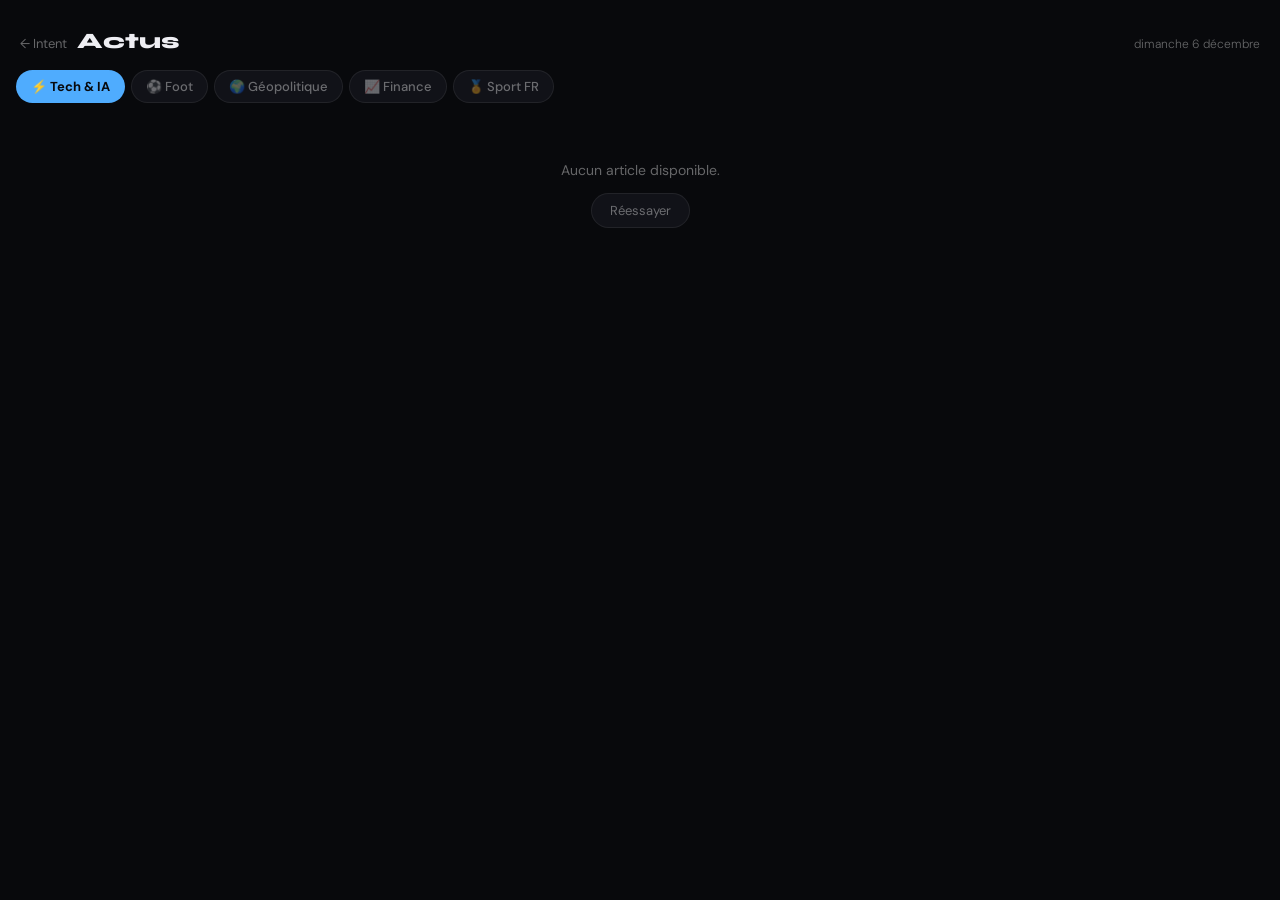
==== news.html @ ccade05f "Add files via upload" ====
<!doctype html>
<html lang="fr">
<head>
  <meta charset="utf-8" />
  <meta name="viewport" content="width=device-width, initial-scale=1" />
  <title>Intent — Actus</title>
  <style>
    @import url('https://fonts.googleapis.com/css2?family=Syne:wght@400;700;800&family=DM+Sans:wght@300;400;500&display=swap');
    :root {
      --bg:#08090c;--surface:#111218;--border:rgba(255,255,255,0.07);
      --text:#eeeef3;--muted:rgba(255,255,255,0.38);--dim:rgba(255,255,255,0.12);
      --tech:#4facfe;--foot:#43e97b;--geo:#f7971e;--finance:#a78bfa;--sport:#f953c6;
    }
    *{box-sizing:border-box;margin:0;padding:0;}
    body{background:var(--bg);color:var(--text);font-family:'DM Sans',sans-serif;min-height:100vh;padding-bottom:40px;}
    header{padding:28px 20px 16px;display:flex;align-items:baseline;gap:10px;}
    header h1{font-family:'Syne',sans-serif;font-weight:800;font-size:22px;}
    .headerBack{font-size:13px;color:var(--muted);text-decoration:none;}
    .headerDate{margin-left:auto;font-size:12px;color:var(--muted);font-weight:300;}
    .tabs{display:flex;gap:6px;padding:0 16px 16px;overflow-x:auto;scrollbar-width:none;}
    .tabs::-webkit-scrollbar{display:none;}
    .tab{flex-shrink:0;padding:7px 14px;border-radius:999px;border:1px solid var(--border);background:var(--surface);color:var(--muted);font-size:13px;font-weight:500;cursor:pointer;font-family:'DM Sans',sans-serif;transition:all 0.15s;white-space:nowrap;}
    .tab.active{color:var(--bg);border-color:transparent;font-weight:700;}
    .tab[data-cat="tech"].active{background:var(--tech);}
    .tab[data-cat="foot"].active{background:var(--foot);}
    .tab[data-cat="geo"].active{background:var(--geo);}
    .tab[data-cat="finance"].active{background:var(--finance);}
    .tab[data-cat="sport"].active{background:var(--sport);}
    .feed{padding:0 16px;display:flex;flex-direction:column;}
    .accentBar{height:2px;width:32px;margin-bottom:16px;border-radius:1px;}
    .accentBar[data-cat="tech"]{background:var(--tech);}
    .accentBar[data-cat="foot"]{background:var(--foot);}
    .accentBar[data-cat="geo"]{background:var(--geo);}
    .accentBar[data-cat="finance"]{background:var(--finance);}
    .accentBar[data-cat="sport"]{background:var(--sport);}
    .article{display:flex;flex-direction:column;gap:5px;padding:15px 0;border-bottom:1px solid var(--border);text-decoration:none;color:inherit;transition:opacity 0.15s;}
    .article:active{opacity:0.5;}
    .article:last-child{border-bottom:none;}
    .articleMeta{display:flex;align-items:center;gap:7px;}
    .articleSource{font-size:10px;font-weight:700;text-transform:uppercase;letter-spacing:0.7px;color:var(--muted);}
    .articleDot{width:3px;height:3px;border-radius:50%;background:var(--dim);flex-shrink:0;}
    .articleTime{font-size:11px;color:var(--muted);font-weight:300;}
    .articleTitle{font-family:'Syne',sans-serif;font-size:15px;font-weight:700;line-height:1.35;}
    .articleDesc{font-size:13px;color:var(--muted);line-height:1.5;font-weight:300;display:-webkit-box;-webkit-line-clamp:2;-webkit-box-orient:vertical;overflow:hidden;}
    .loader{display:flex;gap:6px;justify-content:center;padding:48px 0;}
    .loader span{width:6px;height:6px;border-radius:50%;background:var(--dim);animation:pulse 1.2s ease-in-out infinite;}
    .loader span:nth-child(2){animation-delay:0.2s;}
    .loader span:nth-child(3){animation-delay:0.4s;}
    @keyframes pulse{0%,80%,100%{transform:scale(0.8);opacity:0.4;}40%{transform:scale(1.2);opacity:1;}}
    .stateMsg{padding:40px 0;text-align:center;color:var(--muted);font-size:14px;line-height:1.6;}
    .retryBtn{margin-top:12px;display:inline-block;padding:8px 18px;border:1px solid var(--border);border-radius:999px;color:var(--muted);font-size:13px;cursor:pointer;background:var(--surface);font-family:'DM Sans',sans-serif;}
  </style>
</head>
<body>
  <header>
    <a href="index.html" class="headerBack">← Intent</a>
    <h1>Actus</h1>
    <span class="headerDate" id="headerDate"></span>
  </header>
  <div class="tabs" id="tabs"></div>
  <div class="feed" id="feed"></div>

  <script>
  const API = "https://api.rss2json.com/v1/api.json?count=12&rss_url=";
  const CATEGORIES = [
    { id:"tech",    label:"⚡ Tech & IA",    sources:[{ name:"The Verge", url:"https://www.theverge.com/rss/index.xml" },{ name:"TechCrunch", url:"https://techcrunch.com/feed/" }] },
    { id:"foot",    label:"⚽ Foot",          sources:[{ name:"L'Équipe", url:"https://www.lequipe.fr/rss/actu_rss_Football.xml" },{ name:"RMC Sport", url:"https://rmcsport.bfmtv.com/rss/football/" }] },
    { id:"geo",     label:"🌍 Géopolitique",  sources:[{ name:"Le Monde", url:"https://www.lemonde.fr/rss/une.xml" },{ name:"France 24", url:"https://www.france24.com/fr/rss" }] },
    { id:"finance", label:"📈 Finance",       sources:[{ name:"Reuters", url:"https://fr.reuters.com/rssFeed/businessNews" },{ name:"Le Monde Éco", url:"https://www.lemonde.fr/economie/rss_full.xml" }] },
    { id:"sport",   label:"🏅 Sport FR",      sources:[{ name:"L'Équipe", url:"https://www.lequipe.fr/rss/actu_rss.xml" },{ name:"Eurosport", url:"https://www.eurosport.fr/rss.xml" }] }
  ];
  const CACHE_TTL = 10 * 60 * 1000;
  const cache = {};
  let currentCat = sessionStorage.getItem("news_cat") || CATEGORIES[0].id;

  document.getElementById("headerDate").textContent =
    new Date().toLocaleDateString("fr-FR", { weekday:"long", day:"numeric", month:"long" });

  const tabsEl = document.getElementById("tabs");
  CATEGORIES.forEach(cat => {
    const btn = document.createElement("button");
    btn.className = "tab" + (cat.id === currentCat ? " active" : "");
    btn.dataset.cat = cat.id;
    btn.textContent = cat.label;
    btn.addEventListener("click", () => selectCat(cat.id));
    tabsEl.appendChild(btn);
  });

  loadFeed(currentCat);

  function selectCat(id) {
    currentCat = id;
    sessionStorage.setItem("news_cat", id);
    document.querySelectorAll(".tab").forEach(t => t.classList.toggle("active", t.dataset.cat === id));
    loadFeed(id);
  }

  async function fetchSource(source) {
    const res = await fetch(API + encodeURIComponent(source.url), { signal: AbortSignal.timeout(8000) });
    const json = await res.json();
    if (json.status !== "ok" || !json.items?.length) return [];
    return json.items.slice(0, 10).map(item => ({
      title:   item.title?.trim() || "",
      link:    item.link || "#",
      desc:    item.description?.replace(/<[^>]+>/g, "").trim() || "",
      pubDate: item.pubDate || "",
      source:  source.name
    })).filter(a => a.title && a.link !== "#");
  }

  async function loadFeed(catId) {
    const feed = document.getElementById("feed");
    const cat = CATEGORIES.find(c => c.id === catId);
    if (!cat) return;
    if (cache[catId] && Date.now() - cache[catId].ts < CACHE_TTL) {
      renderArticles(cache[catId].articles, catId);
      return;
    }
    feed.innerHTML = '<div class="loader"><span></span><span></span><span></span></div>';
    try {
      const results = await Promise.allSettled(cat.sources.map(s => fetchSource(s)));
      const articles = results
        .filter(r => r.status === "fulfilled")
        .flatMap(r => r.value)
        .sort((a, b) => new Date(b.pubDate) - new Date(a.pubDate));
      if (!articles.length) {
        feed.innerHTML = '<div class="stateMsg">Aucun article disponible.<br><button class="retryBtn" onclick="loadFeedForce(\'' + catId + '\')">Réessayer</button></div>';
        return;
      }
      cache[catId] = { articles, ts: Date.now() };
      renderArticles(articles, catId);
    } catch(e) {
      feed.innerHTML = '<div class="stateMsg">Erreur de chargement.<br><button class="retryBtn" onclick="loadFeedForce(\'' + catId + '\')">Réessayer</button></div>';
    }
  }

  function loadFeedForce(catId) { delete cache[catId]; loadFeed(catId); }
  window.loadFeedForce = loadFeedForce;

  function timeAgo(dateStr) {
    if (!dateStr) return "";
    const diff = Date.now() - new Date(dateStr).getTime();
    const h = Math.floor(diff / 3600000);
    const m = Math.floor(diff / 60000);
    if (h > 48) return Math.floor(h/24) + "j";
    if (h >= 1) return h + "h";
    if (m >= 1) return m + "min";
    return "à l'instant";
  }

  function renderArticles(articles, catId) {
    const feed = document.getElementById("feed");
    feed.innerHTML = '<div class="accentBar" data-cat="' + catId + '"></div>' +
      articles.map(a =>
        '<a class="article" href="' + a.link + '" target="_blank" rel="noopener noreferrer">' +
          '<div class="articleMeta">' +
            '<span class="articleSource">' + a.source + '</span>' +
            '<span class="articleDot"></span>' +
            '<span class="articleTime">' + timeAgo(a.pubDate) + '</span>' +
          '</div>' +
          '<div class="articleTitle">' + a.title + '</div>' +
          (a.desc ? '<div class="articleDesc">' + a.desc + '</div>' : '') +
        '</a>'
      ).join("");
  }
  </script>
</body>
</html>
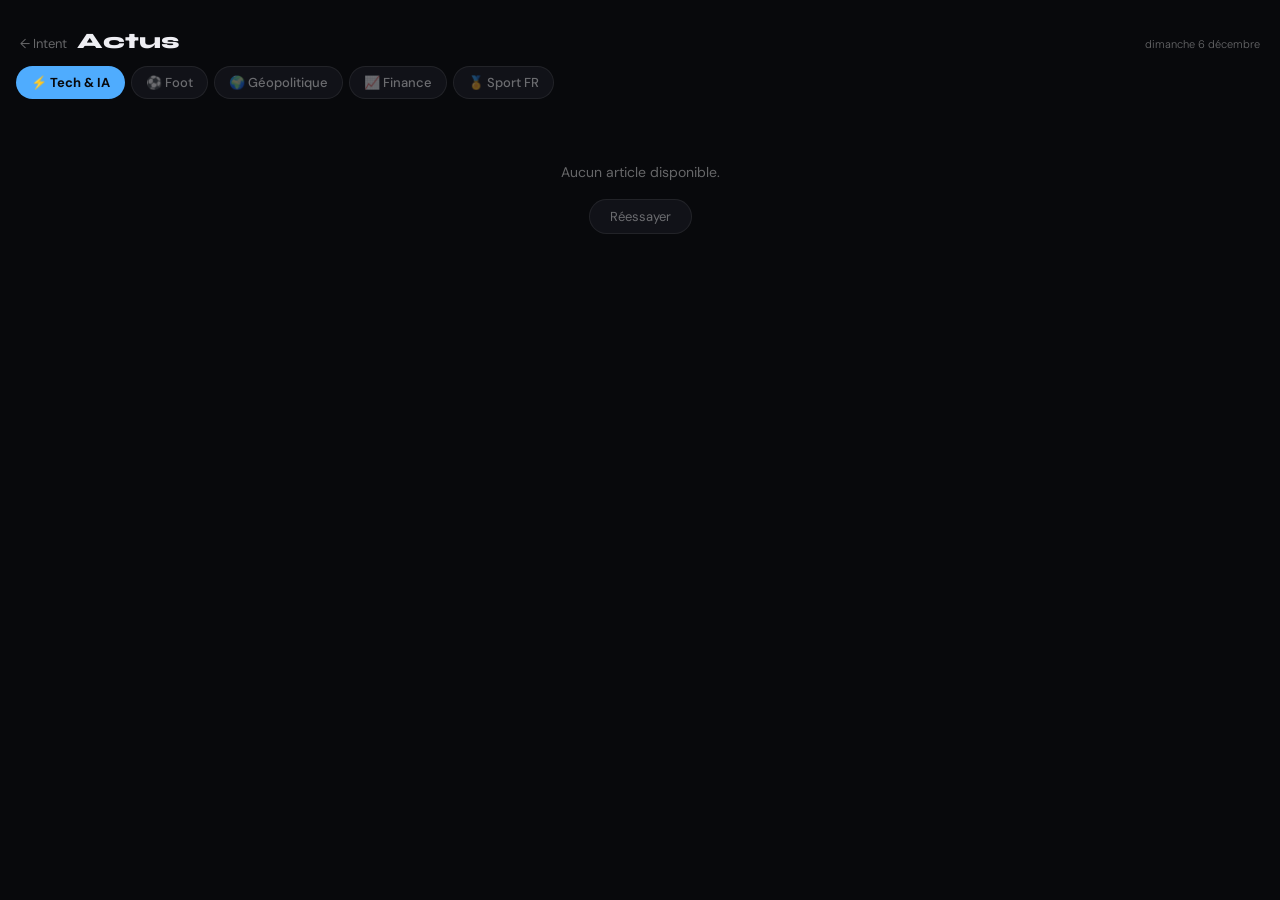
==== commit 47505f04: "Add files via upload" ====
--- a/news.html
+++ b/news.html
@@ -5,19 +5,19 @@
   <meta name="viewport" content="width=device-width, initial-scale=1" />
   <title>Intent — Actus</title>
   <style>
-    @import url('https://fonts.googleapis.com/css2?family=Syne:wght@400;700;800&family=DM+Sans:wght@300;400;500&display=swap');
+    @import url('https://fonts.googleapis.com/css2?family=Syne:wght@700;800&family=DM+Sans:wght@300;400;500&display=swap');
     :root {
       --bg:#08090c;--surface:#111218;--border:rgba(255,255,255,0.07);
-      --text:#eeeef3;--muted:rgba(255,255,255,0.38);--dim:rgba(255,255,255,0.12);
+      --text:#eeeef3;--muted:rgba(255,255,255,0.38);--dim:rgba(255,255,255,0.10);
       --tech:#4facfe;--foot:#43e97b;--geo:#f7971e;--finance:#a78bfa;--sport:#f953c6;
     }
     *{box-sizing:border-box;margin:0;padding:0;}
-    body{background:var(--bg);color:var(--text);font-family:'DM Sans',sans-serif;min-height:100vh;padding-bottom:40px;}
-    header{padding:28px 20px 16px;display:flex;align-items:baseline;gap:10px;}
+    body{background:var(--bg);color:var(--text);font-family:'DM Sans',sans-serif;min-height:100vh;padding-bottom:48px;}
+    header{padding:28px 20px 12px;display:flex;align-items:baseline;gap:10px;}
     header h1{font-family:'Syne',sans-serif;font-weight:800;font-size:22px;}
     .headerBack{font-size:13px;color:var(--muted);text-decoration:none;}
-    .headerDate{margin-left:auto;font-size:12px;color:var(--muted);font-weight:300;}
-    .tabs{display:flex;gap:6px;padding:0 16px 16px;overflow-x:auto;scrollbar-width:none;}
+    .headerDate{margin-left:auto;font-size:11px;color:var(--muted);font-weight:300;}
+    .tabs{display:flex;gap:6px;padding:0 16px 14px;overflow-x:auto;scrollbar-width:none;}
     .tabs::-webkit-scrollbar{display:none;}
     .tab{flex-shrink:0;padding:7px 14px;border-radius:999px;border:1px solid var(--border);background:var(--surface);color:var(--muted);font-size:13px;font-weight:500;cursor:pointer;font-family:'DM Sans',sans-serif;transition:all 0.15s;white-space:nowrap;}
     .tab.active{color:var(--bg);border-color:transparent;font-weight:700;}
@@ -26,29 +26,28 @@
     .tab[data-cat="geo"].active{background:var(--geo);}
     .tab[data-cat="finance"].active{background:var(--finance);}
     .tab[data-cat="sport"].active{background:var(--sport);}
-    .feed{padding:0 16px;display:flex;flex-direction:column;}
-    .accentBar{height:2px;width:32px;margin-bottom:16px;border-radius:1px;}
+    .feed{padding:0 16px;}
+    .accentBar{height:2px;width:28px;margin-bottom:14px;border-radius:1px;}
     .accentBar[data-cat="tech"]{background:var(--tech);}
     .accentBar[data-cat="foot"]{background:var(--foot);}
     .accentBar[data-cat="geo"]{background:var(--geo);}
     .accentBar[data-cat="finance"]{background:var(--finance);}
     .accentBar[data-cat="sport"]{background:var(--sport);}
-    .article{display:flex;flex-direction:column;gap:5px;padding:15px 0;border-bottom:1px solid var(--border);text-decoration:none;color:inherit;transition:opacity 0.15s;}
+    .article{display:flex;flex-direction:column;gap:5px;padding:14px 0;border-bottom:1px solid var(--border);text-decoration:none;color:inherit;-webkit-tap-highlight-color:transparent;}
     .article:active{opacity:0.5;}
     .article:last-child{border-bottom:none;}
-    .articleMeta{display:flex;align-items:center;gap:7px;}
-    .articleSource{font-size:10px;font-weight:700;text-transform:uppercase;letter-spacing:0.7px;color:var(--muted);}
-    .articleDot{width:3px;height:3px;border-radius:50%;background:var(--dim);flex-shrink:0;}
+    .articleMeta{display:flex;align-items:center;gap:6px;}
+    .articleSource{font-size:10px;font-weight:700;text-transform:uppercase;letter-spacing:0.6px;color:var(--muted);}
+    .articleDot{width:2px;height:2px;border-radius:50%;background:var(--dim);flex-shrink:0;}
     .articleTime{font-size:11px;color:var(--muted);font-weight:300;}
     .articleTitle{font-family:'Syne',sans-serif;font-size:15px;font-weight:700;line-height:1.35;}
-    .articleDesc{font-size:13px;color:var(--muted);line-height:1.5;font-weight:300;display:-webkit-box;-webkit-line-clamp:2;-webkit-box-orient:vertical;overflow:hidden;}
-    .loader{display:flex;gap:6px;justify-content:center;padding:48px 0;}
+    .loader{display:flex;gap:6px;justify-content:center;padding:56px 0;}
     .loader span{width:6px;height:6px;border-radius:50%;background:var(--dim);animation:pulse 1.2s ease-in-out infinite;}
-    .loader span:nth-child(2){animation-delay:0.2s;}
-    .loader span:nth-child(3){animation-delay:0.4s;}
-    @keyframes pulse{0%,80%,100%{transform:scale(0.8);opacity:0.4;}40%{transform:scale(1.2);opacity:1;}}
-    .stateMsg{padding:40px 0;text-align:center;color:var(--muted);font-size:14px;line-height:1.6;}
-    .retryBtn{margin-top:12px;display:inline-block;padding:8px 18px;border:1px solid var(--border);border-radius:999px;color:var(--muted);font-size:13px;cursor:pointer;background:var(--surface);font-family:'DM Sans',sans-serif;}
+    .loader span:nth-child(2){animation-delay:.2s;}
+    .loader span:nth-child(3){animation-delay:.4s;}
+    @keyframes pulse{0%,80%,100%{transform:scale(.8);opacity:.4;}40%{transform:scale(1.2);opacity:1;}}
+    .stateMsg{padding:48px 0;text-align:center;color:var(--muted);font-size:14px;line-height:1.7;}
+    .retryBtn{margin-top:14px;display:inline-block;padding:8px 20px;border:1px solid var(--border);border-radius:999px;color:var(--muted);font-size:13px;cursor:pointer;background:var(--surface);font-family:'DM Sans',sans-serif;}
   </style>
 </head>
 <body>
@@ -61,17 +60,44 @@
   <div class="feed" id="feed"></div>
 
   <script>
-  const API = "https://api.rss2json.com/v1/api.json?count=12&rss_url=";
+  const GN = "https://news.google.com/rss/search?hl=fr&gl=FR&ceid=FR:fr&q=";
+
   const CATEGORIES = [
-    { id:"tech",    label:"⚡ Tech & IA",    sources:[{ name:"The Verge", url:"https://www.theverge.com/rss/index.xml" },{ name:"TechCrunch", url:"https://techcrunch.com/feed/" }] },
-    { id:"foot",    label:"⚽ Foot",          sources:[{ name:"L'Équipe", url:"https://www.lequipe.fr/rss/actu_rss_Football.xml" },{ name:"RMC Sport", url:"https://rmcsport.bfmtv.com/rss/football/" }] },
-    { id:"geo",     label:"🌍 Géopolitique",  sources:[{ name:"Le Monde", url:"https://www.lemonde.fr/rss/une.xml" },{ name:"France 24", url:"https://www.france24.com/fr/rss" }] },
-    { id:"finance", label:"📈 Finance",       sources:[{ name:"Reuters", url:"https://fr.reuters.com/rssFeed/businessNews" },{ name:"Le Monde Éco", url:"https://www.lemonde.fr/economie/rss_full.xml" }] },
-    { id:"sport",   label:"🏅 Sport FR",      sources:[{ name:"L'Équipe", url:"https://www.lequipe.fr/rss/actu_rss.xml" },{ name:"Eurosport", url:"https://www.eurosport.fr/rss.xml" }] }
+    { id:"tech",    label:"⚡ Tech & IA",
+      queries:[
+        { name:"IA",   q:"intelligence+artificielle+OR+ChatGPT+OR+IA" },
+        { name:"Tech", q:"technologie+Apple+OR+Google+OR+startup" }
+      ]
+    },
+    { id:"foot",    label:"⚽ Foot",
+      queries:[
+        { name:"Europe",  q:"football+Ligue1+OR+Premier+League+OR+Liga+OR+Bundesliga" },
+        { name:"Bretagne", q:"Brest+OR+Rennes+OR+Lorient+OR+Guingamp+football" }
+      ]
+    },
+    { id:"geo",     label:"🌍 Géopolitique",
+      queries:[
+        { name:"Monde", q:"geopolitique+OR+guerre+OR+diplomatie+OR+conflit+international" },
+        { name:"Actu",  q:"actualite+internationale+monde" }
+      ]
+    },
+    { id:"finance", label:"📈 Finance",
+      queries:[
+        { name:"Marchés", q:"bourse+CAC40+OR+marches+financiers" },
+        { name:"Finance", q:"finance+investissement+OR+economie" }
+      ]
+    },
+    { id:"sport",   label:"🏅 Sport FR",
+      queries:[
+        { name:"Sport",       q:"sport+francais+resultats+OR+athletisme+OR+natation" },
+        { name:"Compétitions", q:"France+sport+competition+OR+championnat" }
+      ]
+    }
   ];
+
   const CACHE_TTL = 10 * 60 * 1000;
   const cache = {};
-  let currentCat = sessionStorage.getItem("news_cat") || CATEGORIES[0].id;
+  let currentCat = sessionStorage.getItem("news_cat") || "tech";
 
   document.getElementById("headerDate").textContent =
     new Date().toLocaleDateString("fr-FR", { weekday:"long", day:"numeric", month:"long" });
@@ -91,57 +117,62 @@
   function selectCat(id) {
     currentCat = id;
     sessionStorage.setItem("news_cat", id);
-    document.querySelectorAll(".tab").forEach(t => t.classList.toggle("active", t.dataset.cat === id));
+    document.querySelectorAll(".tab").forEach(t =>
+      t.classList.toggle("active", t.dataset.cat === id)
+    );
     loadFeed(id);
   }
 
-  async function fetchSource(source) {
-    const res = await fetch(API + encodeURIComponent(source.url), { signal: AbortSignal.timeout(8000) });
-    const json = await res.json();
-    if (json.status !== "ok" || !json.items?.length) return [];
-    return json.items.slice(0, 10).map(item => ({
-      title:   item.title?.trim() || "",
-      link:    item.link || "#",
-      desc:    item.description?.replace(/<[^>]+>/g, "").trim() || "",
-      pubDate: item.pubDate || "",
-      source:  source.name
-    })).filter(a => a.title && a.link !== "#");
+  async function fetchQuery(q) {
+    const res  = await fetch(GN + encodeURIComponent(q.q), { signal: AbortSignal.timeout(10000) });
+    const text = await res.text();
+    const doc  = new DOMParser().parseFromString(text, "text/xml");
+    return [...doc.querySelectorAll("item")].slice(0, 10).map(item => {
+      let title  = item.querySelector("title")?.textContent?.trim() || "";
+      let source = q.name;
+      const dash = title.lastIndexOf(" - ");
+      if (dash !== -1) { source = title.slice(dash + 3); title = title.slice(0, dash); }
+      return {
+        title,
+        source,
+        link:    item.querySelector("link")?.textContent?.trim() || "#",
+        pubDate: item.querySelector("pubDate")?.textContent || ""
+      };
+    }).filter(a => a.title && a.link !== "#");
   }
 
   async function loadFeed(catId) {
     const feed = document.getElementById("feed");
-    const cat = CATEGORIES.find(c => c.id === catId);
+    const cat  = CATEGORIES.find(c => c.id === catId);
     if (!cat) return;
     if (cache[catId] && Date.now() - cache[catId].ts < CACHE_TTL) {
-      renderArticles(cache[catId].articles, catId);
-      return;
+      renderArticles(cache[catId].articles, catId); return;
     }
     feed.innerHTML = '<div class="loader"><span></span><span></span><span></span></div>';
     try {
-      const results = await Promise.allSettled(cat.sources.map(s => fetchSource(s)));
+      const results  = await Promise.allSettled(cat.queries.map(q => fetchQuery(q)));
       const articles = results
-        .filter(r => r.status === "fulfilled")
-        .flatMap(r => r.value)
-        .sort((a, b) => new Date(b.pubDate) - new Date(a.pubDate));
-      if (!articles.length) {
-        feed.innerHTML = '<div class="stateMsg">Aucun article disponible.<br><button class="retryBtn" onclick="loadFeedForce(\'' + catId + '\')">Réessayer</button></div>';
-        return;
-      }
+        .filter(r => r.status === "fulfilled").flatMap(r => r.value)
+        .sort((a, b) => new Date(b.pubDate) - new Date(a.pubDate))
+        .filter((a, i, arr) => arr.findIndex(b => b.title === a.title) === i);
+      if (!articles.length) { showError(catId, "Aucun article disponible."); return; }
       cache[catId] = { articles, ts: Date.now() };
       renderArticles(articles, catId);
-    } catch(e) {
-      feed.innerHTML = '<div class="stateMsg">Erreur de chargement.<br><button class="retryBtn" onclick="loadFeedForce(\'' + catId + '\')">Réessayer</button></div>';
-    }
+    } catch(e) { showError(catId, "Erreur réseau."); }
   }
 
-  function loadFeedForce(catId) { delete cache[catId]; loadFeed(catId); }
-  window.loadFeedForce = loadFeedForce;
+  function showError(catId, msg) {
+    document.getElementById("feed").innerHTML =
+      '<div class="stateMsg">' + msg + '<br><button class="retryBtn" onclick="retry(\'' + catId + '\')">Réessayer</button></div>';
+  }
+
+  function retry(catId) { delete cache[catId]; loadFeed(catId); }
+  window.retry = retry;
 
   function timeAgo(dateStr) {
     if (!dateStr) return "";
     const diff = Date.now() - new Date(dateStr).getTime();
-    const h = Math.floor(diff / 3600000);
-    const m = Math.floor(diff / 60000);
+    const h = Math.floor(diff / 3600000), m = Math.floor(diff / 60000);
     if (h > 48) return Math.floor(h/24) + "j";
     if (h >= 1) return h + "h";
     if (m >= 1) return m + "min";
@@ -149,18 +180,13 @@
   }
 
   function renderArticles(articles, catId) {
-    const feed = document.getElementById("feed");
-    feed.innerHTML = '<div class="accentBar" data-cat="' + catId + '"></div>' +
+    document.getElementById("feed").innerHTML =
+      '<div class="accentBar" data-cat="' + catId + '"></div>' +
       articles.map(a =>
         '<a class="article" href="' + a.link + '" target="_blank" rel="noopener noreferrer">' +
-          '<div class="articleMeta">' +
-            '<span class="articleSource">' + a.source + '</span>' +
-            '<span class="articleDot"></span>' +
-            '<span class="articleTime">' + timeAgo(a.pubDate) + '</span>' +
-          '</div>' +
-          '<div class="articleTitle">' + a.title + '</div>' +
-          (a.desc ? '<div class="articleDesc">' + a.desc + '</div>' : '') +
-        '</a>'
+          '<div class="articleMeta"><span class="articleSource">' + a.source + '</span>' +
+          '<span class="articleDot"></span><span class="articleTime">' + timeAgo(a.pubDate) + '</span></div>' +
+          '<div class="articleTitle">' + a.title + '</div></a>'
       ).join("");
   }
   </script>
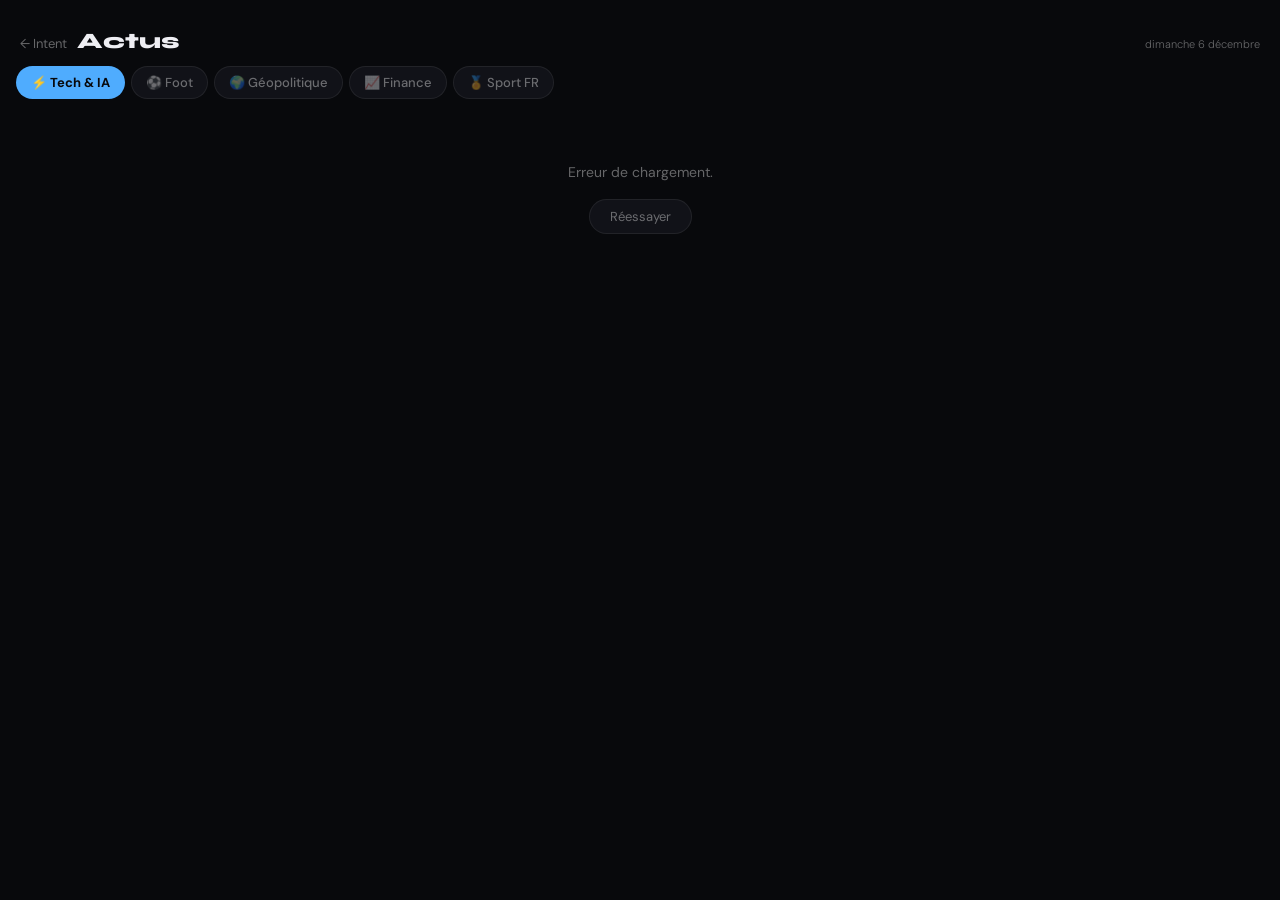
==== commit 1d89f4fe: "Add files via upload" ====
--- a/news.html
+++ b/news.html
@@ -60,39 +60,12 @@
   <div class="feed" id="feed"></div>
 
   <script>
-  const GN = "https://news.google.com/rss/search?hl=fr&gl=FR&ceid=FR:fr&q=";
-
   const CATEGORIES = [
-    { id:"tech",    label:"⚡ Tech & IA",
-      queries:[
-        { name:"IA",   q:"intelligence+artificielle+OR+ChatGPT+OR+IA" },
-        { name:"Tech", q:"technologie+Apple+OR+Google+OR+startup" }
-      ]
-    },
-    { id:"foot",    label:"⚽ Foot",
-      queries:[
-        { name:"Europe",  q:"football+Ligue1+OR+Premier+League+OR+Liga+OR+Bundesliga" },
-        { name:"Bretagne", q:"Brest+OR+Rennes+OR+Lorient+OR+Guingamp+football" }
-      ]
-    },
-    { id:"geo",     label:"🌍 Géopolitique",
-      queries:[
-        { name:"Monde", q:"geopolitique+OR+guerre+OR+diplomatie+OR+conflit+international" },
-        { name:"Actu",  q:"actualite+internationale+monde" }
-      ]
-    },
-    { id:"finance", label:"📈 Finance",
-      queries:[
-        { name:"Marchés", q:"bourse+CAC40+OR+marches+financiers" },
-        { name:"Finance", q:"finance+investissement+OR+economie" }
-      ]
-    },
-    { id:"sport",   label:"🏅 Sport FR",
-      queries:[
-        { name:"Sport",       q:"sport+francais+resultats+OR+athletisme+OR+natation" },
-        { name:"Compétitions", q:"France+sport+competition+OR+championnat" }
-      ]
-    }
+    { id:"tech",    label:"⚡ Tech & IA"   },
+    { id:"foot",    label:"⚽ Foot"         },
+    { id:"geo",     label:"🌍 Géopolitique" },
+    { id:"finance", label:"📈 Finance"      },
+    { id:"sport",   label:"🏅 Sport FR"     }
   ];
 
   const CACHE_TTL = 10 * 60 * 1000;
@@ -123,49 +96,27 @@
     loadFeed(id);
   }
 
-  async function fetchQuery(q) {
-    const res  = await fetch(GN + encodeURIComponent(q.q), { signal: AbortSignal.timeout(10000) });
-    const text = await res.text();
-    const doc  = new DOMParser().parseFromString(text, "text/xml");
-    return [...doc.querySelectorAll("item")].slice(0, 10).map(item => {
-      let title  = item.querySelector("title")?.textContent?.trim() || "";
-      let source = q.name;
-      const dash = title.lastIndexOf(" - ");
-      if (dash !== -1) { source = title.slice(dash + 3); title = title.slice(0, dash); }
-      return {
-        title,
-        source,
-        link:    item.querySelector("link")?.textContent?.trim() || "#",
-        pubDate: item.querySelector("pubDate")?.textContent || ""
-      };
-    }).filter(a => a.title && a.link !== "#");
-  }
-
   async function loadFeed(catId) {
     const feed = document.getElementById("feed");
-    const cat  = CATEGORIES.find(c => c.id === catId);
-    if (!cat) return;
     if (cache[catId] && Date.now() - cache[catId].ts < CACHE_TTL) {
       renderArticles(cache[catId].articles, catId); return;
     }
     feed.innerHTML = '<div class="loader"><span></span><span></span><span></span></div>';
     try {
-      const results  = await Promise.allSettled(cat.queries.map(q => fetchQuery(q)));
-      const articles = results
-        .filter(r => r.status === "fulfilled").flatMap(r => r.value)
-        .sort((a, b) => new Date(b.pubDate) - new Date(a.pubDate))
-        .filter((a, i, arr) => arr.findIndex(b => b.title === a.title) === i);
-      if (!articles.length) { showError(catId, "Aucun article disponible."); return; }
-      cache[catId] = { articles, ts: Date.now() };
-      renderArticles(articles, catId);
-    } catch(e) { showError(catId, "Erreur réseau."); }
+      const res  = await fetch("/.netlify/functions/rss?cat=" + catId, { signal: AbortSignal.timeout(12000) });
+      const json = await res.json();
+      if (!json.ok || !json.articles.length) { showError(catId, "Aucun article."); return; }
+      cache[catId] = { articles: json.articles, ts: Date.now() };
+      renderArticles(json.articles, catId);
+    } catch(e) {
+      showError(catId, "Erreur de chargement.");
+    }
   }
 
   function showError(catId, msg) {
     document.getElementById("feed").innerHTML =
       '<div class="stateMsg">' + msg + '<br><button class="retryBtn" onclick="retry(\'' + catId + '\')">Réessayer</button></div>';
   }
-
   function retry(catId) { delete cache[catId]; loadFeed(catId); }
   window.retry = retry;
 
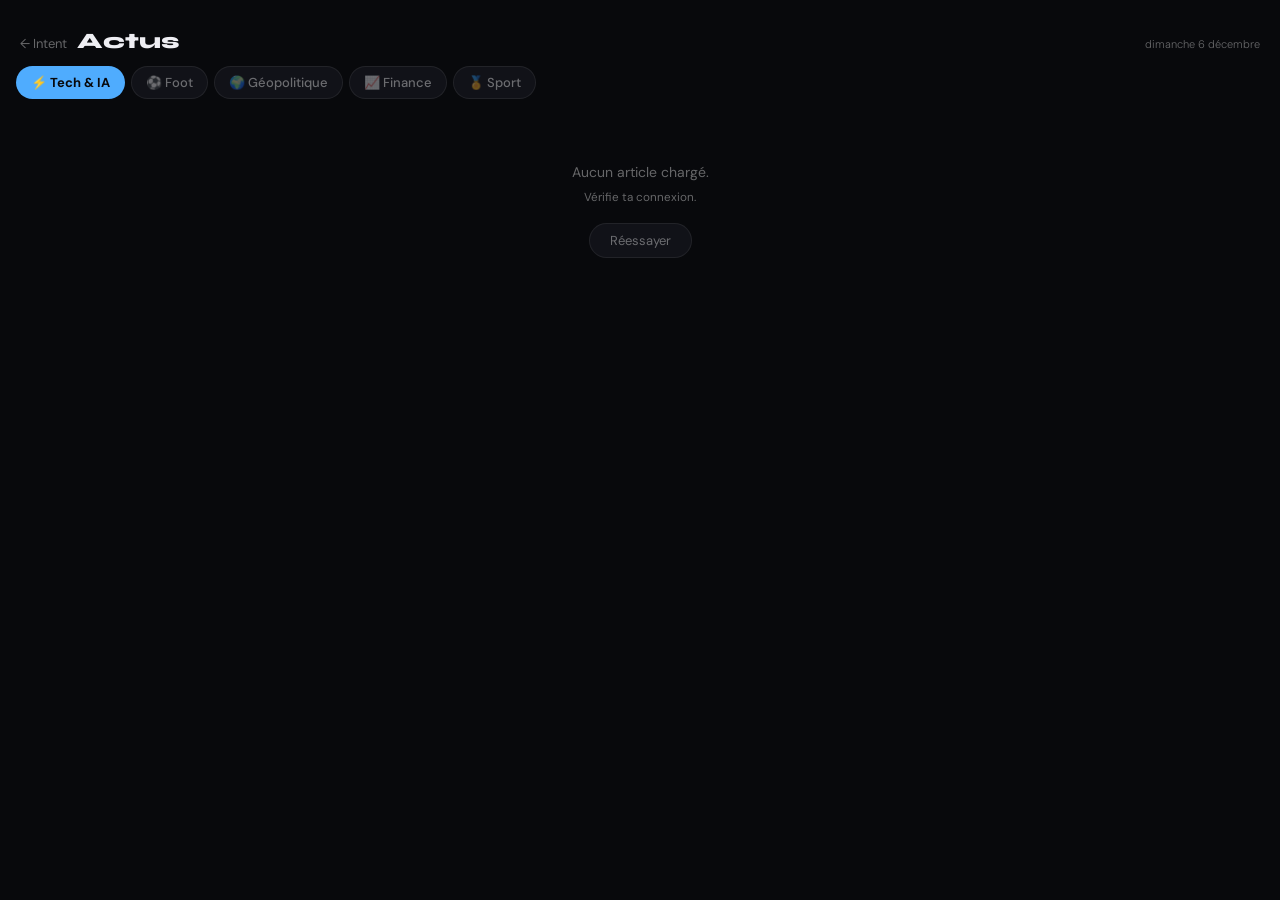
==== commit 4b41a052: "Add files via upload" ====
--- a/news.html
+++ b/news.html
@@ -60,12 +60,43 @@
   <div class="feed" id="feed"></div>
 
   <script>
+  // rss2json — seul proxy qui a fonctionné
+  // On utilise uniquement des sources anglophones reconnues pour tech/geo/finance
+  // Pour foot et sport FR : ESPN et BBC Sport qui passent bien
+  const API = "https://api.rss2json.com/v1/api.json?count=15&rss_url=";
+
   const CATEGORIES = [
-    { id:"tech",    label:"⚡ Tech & IA"   },
-    { id:"foot",    label:"⚽ Foot"         },
-    { id:"geo",     label:"🌍 Géopolitique" },
-    { id:"finance", label:"📈 Finance"      },
-    { id:"sport",   label:"🏅 Sport FR"     }
+    { id:"tech", label:"⚡ Tech & IA",
+      sources:[
+        { name:"The Verge",  url:"https://www.theverge.com/rss/index.xml" },
+        { name:"TechCrunch", url:"https://techcrunch.com/feed/" },
+        { name:"Ars Technica", url:"https://feeds.arstechnica.com/arstechnica/index" }
+      ]
+    },
+    { id:"foot", label:"⚽ Foot",
+      sources:[
+        { name:"BBC Sport",  url:"https://feeds.bbci.co.uk/sport/football/rss.xml" },
+        { name:"ESPN FC",    url:"https://www.espn.com/espn/rss/soccer/news" }
+      ]
+    },
+    { id:"geo", label:"🌍 Géopolitique",
+      sources:[
+        { name:"BBC World",  url:"https://feeds.bbci.co.uk/news/world/rss.xml" },
+        { name:"Reuters",    url:"https://feeds.reuters.com/reuters/worldNews" }
+      ]
+    },
+    { id:"finance", label:"📈 Finance",
+      sources:[
+        { name:"Reuters Biz", url:"https://feeds.reuters.com/reuters/businessNews" },
+        { name:"CNBC",        url:"https://www.cnbc.com/id/10000664/device/rss/rss.html" }
+      ]
+    },
+    { id:"sport", label:"🏅 Sport",
+      sources:[
+        { name:"BBC Sport",  url:"https://feeds.bbci.co.uk/sport/rss.xml" },
+        { name:"ESPN",       url:"https://www.espn.com/espn/rss/news" }
+      ]
+    }
   ];
 
   const CACHE_TTL = 10 * 60 * 1000;
@@ -96,21 +127,36 @@
     loadFeed(id);
   }
 
+  async function fetchSource(source) {
+    try {
+      const res  = await fetch(API + encodeURIComponent(source.url), { signal: AbortSignal.timeout(10000) });
+      const json = await res.json();
+      if (json.status !== "ok" || !json.items?.length) return [];
+      return json.items.slice(0, 8).map(item => ({
+        title:   item.title?.trim() || "",
+        link:    item.link || "#",
+        pubDate: item.pubDate || "",
+        source:  source.name
+      })).filter(a => a.title && a.link !== "#");
+    } catch(e) { return []; }
+  }
+
   async function loadFeed(catId) {
     const feed = document.getElementById("feed");
+    const cat  = CATEGORIES.find(c => c.id === catId);
+    if (!cat) return;
     if (cache[catId] && Date.now() - cache[catId].ts < CACHE_TTL) {
       renderArticles(cache[catId].articles, catId); return;
     }
     feed.innerHTML = '<div class="loader"><span></span><span></span><span></span></div>';
-    try {
-      const res  = await fetch("/.netlify/functions/rss?cat=" + catId, { signal: AbortSignal.timeout(12000) });
-      const json = await res.json();
-      if (!json.ok || !json.articles.length) { showError(catId, "Aucun article."); return; }
-      cache[catId] = { articles: json.articles, ts: Date.now() };
-      renderArticles(json.articles, catId);
-    } catch(e) {
-      showError(catId, "Erreur de chargement.");
-    }
+    const results  = await Promise.allSettled(cat.sources.map(s => fetchSource(s)));
+    const articles = results
+      .filter(r => r.status === "fulfilled").flatMap(r => r.value)
+      .sort((a, b) => new Date(b.pubDate) - new Date(a.pubDate))
+      .filter((a, i, arr) => arr.findIndex(b => b.title === a.title) === i);
+    if (!articles.length) { showError(catId, "Aucun article chargé.<br><small>Vérifie ta connexion.</small>"); return; }
+    cache[catId] = { articles, ts: Date.now() };
+    renderArticles(articles, catId);
   }
 
   function showError(catId, msg) {
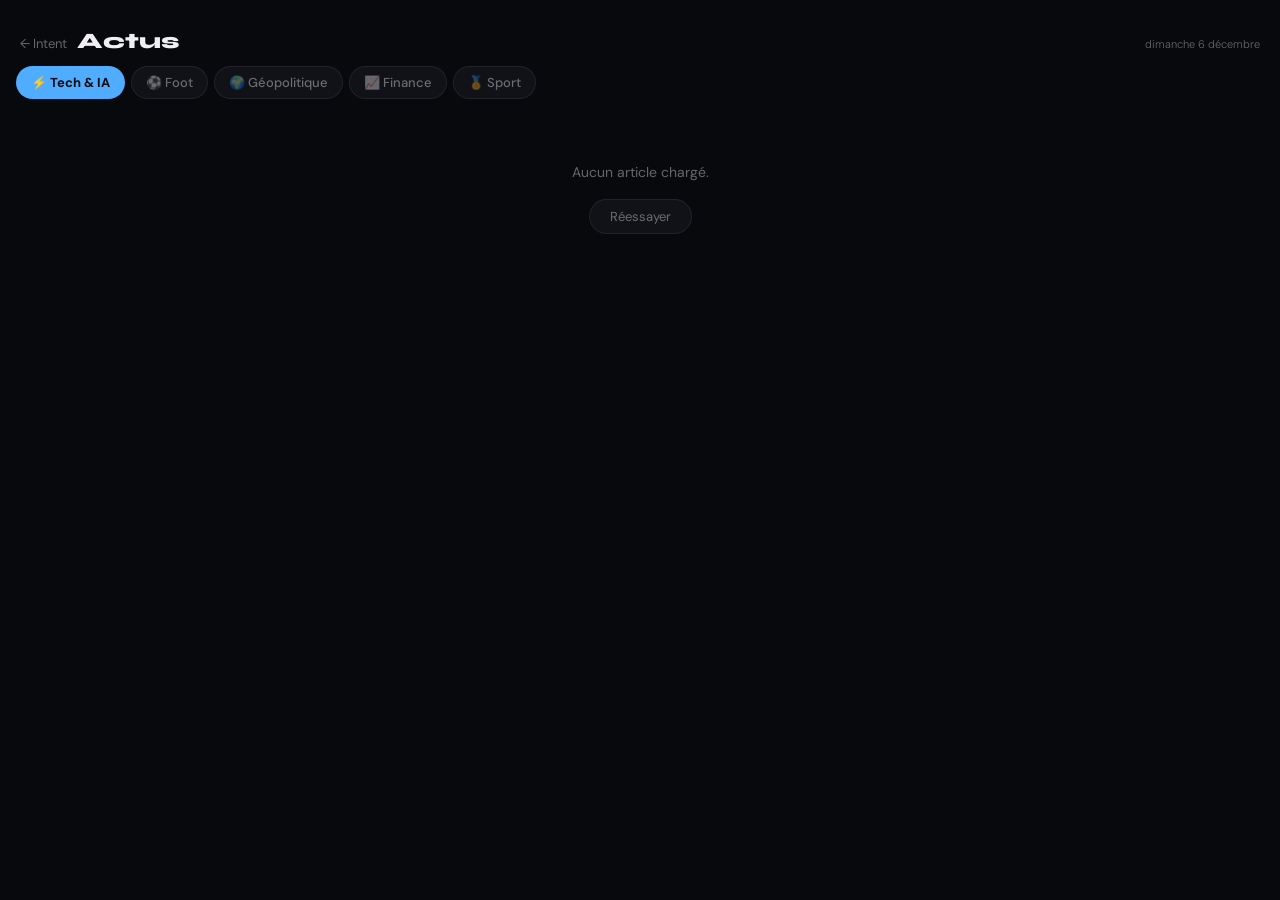
==== commit 202fe818: "Add files via upload" ====
--- a/news.html
+++ b/news.html
@@ -58,45 +58,30 @@
   </header>
   <div class="tabs" id="tabs"></div>
   <div class="feed" id="feed"></div>
-
   <script>
-  // rss2json — seul proxy qui a fonctionné
-  // On utilise uniquement des sources anglophones reconnues pour tech/geo/finance
-  // Pour foot et sport FR : ESPN et BBC Sport qui passent bien
-  const API = "https://api.rss2json.com/v1/api.json?count=15&rss_url=";
-
+  const PROXY = "https://api.allorigins.win/get?url=";
   const CATEGORIES = [
-    { id:"tech", label:"⚡ Tech & IA",
-      sources:[
-        { name:"The Verge",  url:"https://www.theverge.com/rss/index.xml" },
-        { name:"TechCrunch", url:"https://techcrunch.com/feed/" },
+    { id:"tech", label:"⚡ Tech & IA", sources:[
+        { name:"The Verge",    url:"https://www.theverge.com/rss/index.xml" },
+        { name:"TechCrunch",   url:"https://techcrunch.com/feed/" },
         { name:"Ars Technica", url:"https://feeds.arstechnica.com/arstechnica/index" }
-      ]
-    },
-    { id:"foot", label:"⚽ Foot",
-      sources:[
-        { name:"BBC Sport",  url:"https://feeds.bbci.co.uk/sport/football/rss.xml" },
-        { name:"ESPN FC",    url:"https://www.espn.com/espn/rss/soccer/news" }
-      ]
-    },
-    { id:"geo", label:"🌍 Géopolitique",
-      sources:[
+    ]},
+    { id:"foot", label:"⚽ Foot", sources:[
+        { name:"BBC Football",  url:"https://feeds.bbci.co.uk/sport/football/rss.xml" },
+        { name:"ESPN Soccer",   url:"https://www.espn.com/espn/rss/soccer/news" }
+    ]},
+    { id:"geo", label:"🌍 Géopolitique", sources:[
         { name:"BBC World",  url:"https://feeds.bbci.co.uk/news/world/rss.xml" },
-        { name:"Reuters",    url:"https://feeds.reuters.com/reuters/worldNews" }
-      ]
-    },
-    { id:"finance", label:"📈 Finance",
-      sources:[
-        { name:"Reuters Biz", url:"https://feeds.reuters.com/reuters/businessNews" },
-        { name:"CNBC",        url:"https://www.cnbc.com/id/10000664/device/rss/rss.html" }
-      ]
-    },
-    { id:"sport", label:"🏅 Sport",
-      sources:[
-        { name:"BBC Sport",  url:"https://feeds.bbci.co.uk/sport/rss.xml" },
-        { name:"ESPN",       url:"https://www.espn.com/espn/rss/news" }
-      ]
-    }
+        { name:"Al Jazeera", url:"https://www.aljazeera.com/xml/rss/all.xml" }
+    ]},
+    { id:"finance", label:"📈 Finance", sources:[
+        { name:"BBC Business", url:"https://feeds.bbci.co.uk/news/business/rss.xml" },
+        { name:"CNBC",         url:"https://www.cnbc.com/id/10000664/device/rss/rss.html" }
+    ]},
+    { id:"sport", label:"🏅 Sport", sources:[
+        { name:"BBC Sport", url:"https://feeds.bbci.co.uk/sport/rss.xml" },
+        { name:"ESPN",      url:"https://www.espn.com/espn/rss/news" }
+    ]}
   ];
 
   const CACHE_TTL = 10 * 60 * 1000;
@@ -129,15 +114,18 @@
 
   async function fetchSource(source) {
     try {
-      const res  = await fetch(API + encodeURIComponent(source.url), { signal: AbortSignal.timeout(10000) });
+      const res  = await fetch(PROXY + encodeURIComponent(source.url), { signal: AbortSignal.timeout(12000) });
       const json = await res.json();
-      if (json.status !== "ok" || !json.items?.length) return [];
-      return json.items.slice(0, 8).map(item => ({
-        title:   item.title?.trim() || "",
-        link:    item.link || "#",
-        pubDate: item.pubDate || "",
-        source:  source.name
-      })).filter(a => a.title && a.link !== "#");
+      if (!json.contents) return [];
+      const doc   = new DOMParser().parseFromString(json.contents, "text/xml");
+      const items = [...doc.querySelectorAll("item, entry")];
+      return items.slice(0, 10).map(item => {
+        const title   = item.querySelector("title")?.textContent?.trim() || "";
+        const link    = item.querySelector("link")?.textContent?.trim()
+                     || item.querySelector("link")?.getAttribute("href") || "#";
+        const pubDate = item.querySelector("pubDate, published, updated")?.textContent || "";
+        return { title, link, pubDate, source: source.name };
+      }).filter(a => a.title && a.link !== "#");
     } catch(e) { return []; }
   }
 
@@ -154,15 +142,14 @@
       .filter(r => r.status === "fulfilled").flatMap(r => r.value)
       .sort((a, b) => new Date(b.pubDate) - new Date(a.pubDate))
       .filter((a, i, arr) => arr.findIndex(b => b.title === a.title) === i);
-    if (!articles.length) { showError(catId, "Aucun article chargé.<br><small>Vérifie ta connexion.</small>"); return; }
+    if (!articles.length) {
+      feed.innerHTML = '<div class="stateMsg">Aucun article chargé.<br><button class="retryBtn" onclick="retry(\'' + catId + '\')">Réessayer</button></div>';
+      return;
+    }
     cache[catId] = { articles, ts: Date.now() };
     renderArticles(articles, catId);
   }
 
-  function showError(catId, msg) {
-    document.getElementById("feed").innerHTML =
-      '<div class="stateMsg">' + msg + '<br><button class="retryBtn" onclick="retry(\'' + catId + '\')">Réessayer</button></div>';
-  }
   function retry(catId) { delete cache[catId]; loadFeed(catId); }
   window.retry = retry;
 
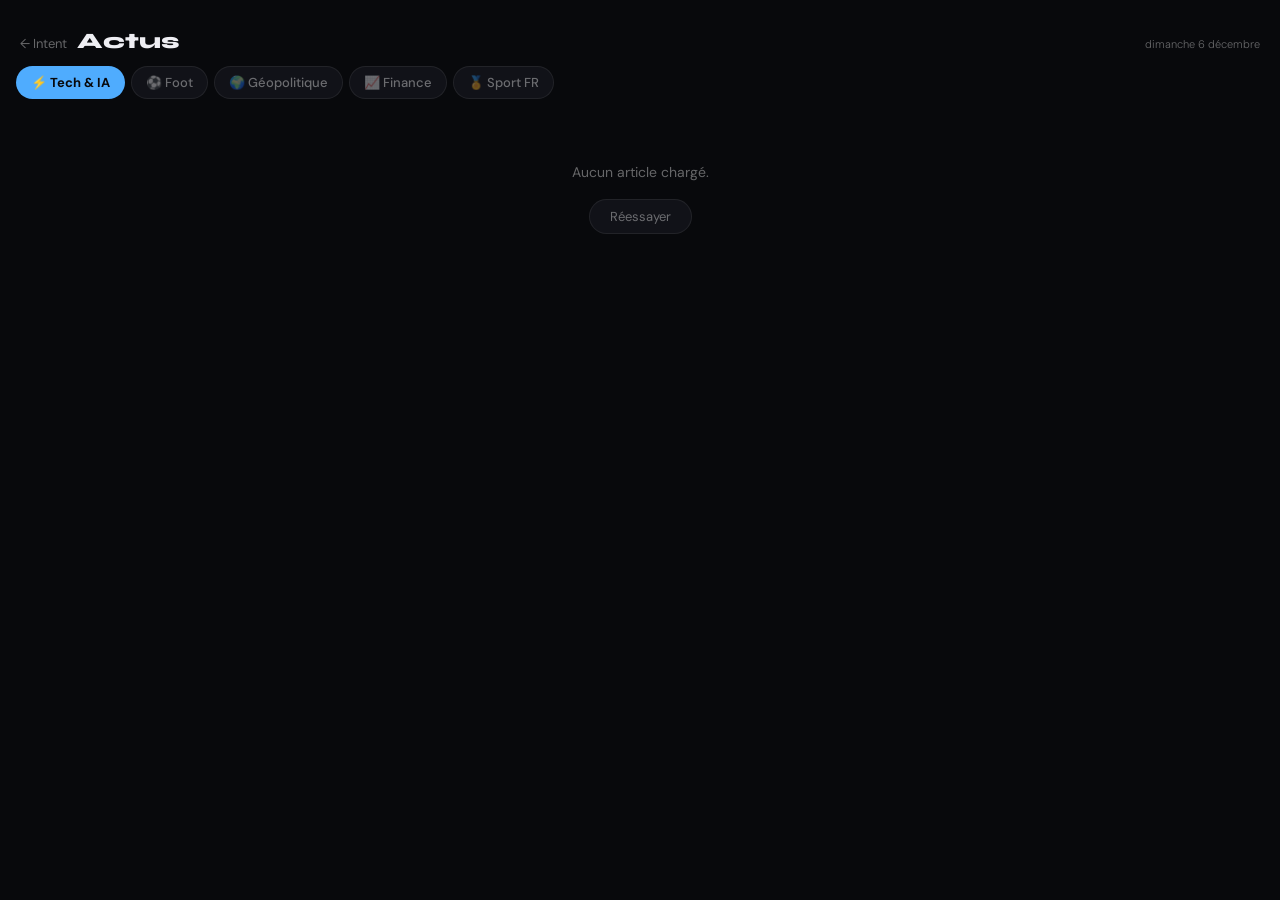
==== commit f2956bb8: "Add files via upload" ====
--- a/news.html
+++ b/news.html
@@ -60,27 +60,29 @@
   <div class="feed" id="feed"></div>
   <script>
   const PROXY = "https://api.allorigins.win/get?url=";
+
+  // Toutes les sources passent via Le Figaro qui fonctionne avec allorigins
+  // + L'Équipe confirmée aussi
   const CATEGORIES = [
     { id:"tech", label:"⚡ Tech & IA", sources:[
-        { name:"The Verge",    url:"https://www.theverge.com/rss/index.xml" },
-        { name:"TechCrunch",   url:"https://techcrunch.com/feed/" },
-        { name:"Ars Technica", url:"https://feeds.arstechnica.com/arstechnica/index" }
+      { name:"Le Figaro Tech", url:"https://www.lefigaro.fr/secteur/high-tech/rss.xml" },
+      { name:"The Verge",      url:"https://www.theverge.com/rss/index.xml" }
     ]},
     { id:"foot", label:"⚽ Foot", sources:[
-        { name:"BBC Football",  url:"https://feeds.bbci.co.uk/sport/football/rss.xml" },
-        { name:"ESPN Soccer",   url:"https://www.espn.com/espn/rss/soccer/news" }
+      { name:"Le Figaro Foot", url:"https://www.lefigaro.fr/sports/football/rss.xml" },
+      { name:"L'Équipe Foot",  url:"https://www.lequipe.fr/rss/actu_rss_Football.xml" }
     ]},
     { id:"geo", label:"🌍 Géopolitique", sources:[
-        { name:"BBC World",  url:"https://feeds.bbci.co.uk/news/world/rss.xml" },
-        { name:"Al Jazeera", url:"https://www.aljazeera.com/xml/rss/all.xml" }
+      { name:"Le Figaro Monde", url:"https://www.lefigaro.fr/international/rss.xml" },
+      { name:"Le Figaro",       url:"https://www.lefigaro.fr/rss/figaro_actualites.xml" }
     ]},
     { id:"finance", label:"📈 Finance", sources:[
-        { name:"BBC Business", url:"https://feeds.bbci.co.uk/news/business/rss.xml" },
-        { name:"CNBC",         url:"https://www.cnbc.com/id/10000664/device/rss/rss.html" }
+      { name:"Le Figaro Éco", url:"https://www.lefigaro.fr/conjoncture/rss.xml" },
+      { name:"Le Figaro Bourse", url:"https://www.lefigaro.fr/bourse/rss.xml" }
     ]},
-    { id:"sport", label:"🏅 Sport", sources:[
-        { name:"BBC Sport", url:"https://feeds.bbci.co.uk/sport/rss.xml" },
-        { name:"ESPN",      url:"https://www.espn.com/espn/rss/news" }
+    { id:"sport", label:"🏅 Sport FR", sources:[
+      { name:"Le Figaro Sport", url:"https://www.lefigaro.fr/sports/rss.xml" },
+      { name:"L'Équipe",        url:"https://www.lequipe.fr/rss/actu_rss.xml" }
     ]}
   ];
 
@@ -112,19 +114,38 @@
     loadFeed(id);
   }
 
+  // Corrige l'encodage latin1 mal interprété en UTF-8
+  function fixEncoding(str) {
+    if (!str) return "";
+    try {
+      return decodeURIComponent(escape(str));
+    } catch(e) {
+      return str;
+    }
+  }
+
   async function fetchSource(source) {
     try {
       const res  = await fetch(PROXY + encodeURIComponent(source.url), { signal: AbortSignal.timeout(12000) });
       const json = await res.json();
       if (!json.contents) return [];
-      const doc   = new DOMParser().parseFromString(json.contents, "text/xml");
+
+      // Parse XML — on force l'encodage correct
+      const fixed = json.contents.replace(/encoding="[^"]*"/i, 'encoding="UTF-8"');
+      const doc   = new DOMParser().parseFromString(fixed, "text/xml");
       const items = [...doc.querySelectorAll("item, entry")];
+
       return items.slice(0, 10).map(item => {
-        const title   = item.querySelector("title")?.textContent?.trim() || "";
-        const link    = item.querySelector("link")?.textContent?.trim()
-                     || item.querySelector("link")?.getAttribute("href") || "#";
-        const pubDate = item.querySelector("pubDate, published, updated")?.textContent || "";
-        return { title, link, pubDate, source: source.name };
+        const rawTitle = item.querySelector("title")?.textContent?.trim() || "";
+        const rawLink  = item.querySelector("link")?.textContent?.trim()
+                      || item.querySelector("link")?.getAttribute("href") || "#";
+        const pubDate  = item.querySelector("pubDate, published, updated")?.textContent || "";
+        return {
+          title:   fixEncoding(rawTitle),
+          link:    rawLink,
+          pubDate: pubDate,
+          source:  source.name
+        };
       }).filter(a => a.title && a.link !== "#");
     } catch(e) { return []; }
   }
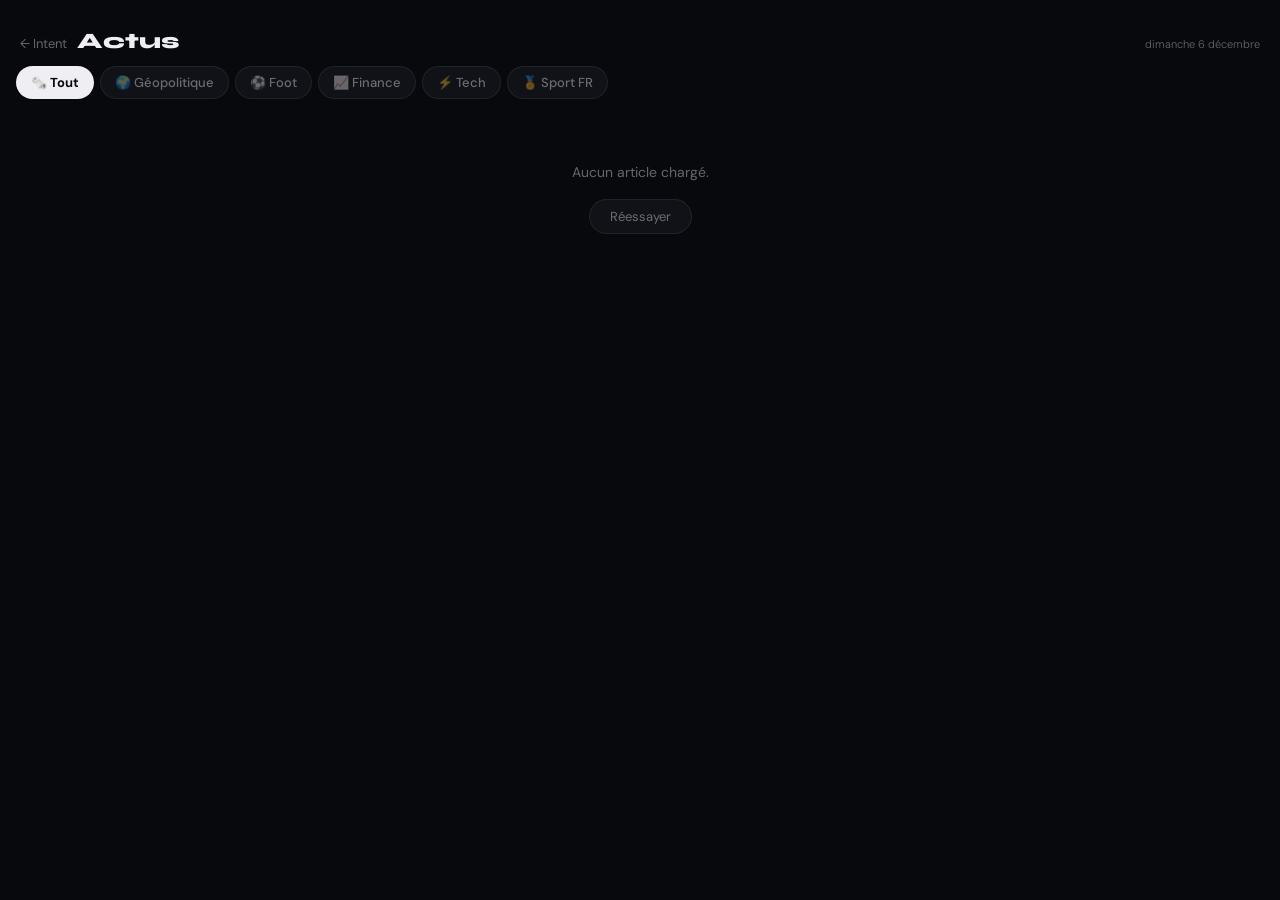
==== commit 76c8fd90: "Add files via upload" ====
--- a/news.html
+++ b/news.html
@@ -21,6 +21,7 @@
     .tabs::-webkit-scrollbar{display:none;}
     .tab{flex-shrink:0;padding:7px 14px;border-radius:999px;border:1px solid var(--border);background:var(--surface);color:var(--muted);font-size:13px;font-weight:500;cursor:pointer;font-family:'DM Sans',sans-serif;transition:all 0.15s;white-space:nowrap;}
     .tab.active{color:var(--bg);border-color:transparent;font-weight:700;}
+    .tab[data-cat="tout"].active{background:var(--text);}
     .tab[data-cat="tech"].active{background:var(--tech);}
     .tab[data-cat="foot"].active{background:var(--foot);}
     .tab[data-cat="geo"].active{background:var(--geo);}
@@ -28,6 +29,7 @@
     .tab[data-cat="sport"].active{background:var(--sport);}
     .feed{padding:0 16px;}
     .accentBar{height:2px;width:28px;margin-bottom:14px;border-radius:1px;}
+    .accentBar[data-cat="tout"]{background:var(--text);}
     .accentBar[data-cat="tech"]{background:var(--tech);}
     .accentBar[data-cat="foot"]{background:var(--foot);}
     .accentBar[data-cat="geo"]{background:var(--geo);}
@@ -61,34 +63,36 @@
   <script>
   const PROXY = "https://api.allorigins.win/get?url=";
 
-  // Toutes les sources passent via Le Figaro qui fonctionne avec allorigins
-  // + L'Équipe confirmée aussi
+  // 3 sources confirmées qui fonctionnent
+  const SOURCES = [
+    { name:"Le Figaro", url:"https://www.lefigaro.fr/rss/figaro_actualites.xml" },
+    { name:"RMC Sport", url:"https://rmcsport.bfmtv.com/rss/football/" },
+    { name:"BFM TV",    url:"https://www.bfmtv.com/rss/news-24-7/" }
+  ];
+
+  // Filtres par mots-clés dans le titre (après fix encodage)
+  const FILTERS = {
+    tout:    null, // pas de filtre
+    tech:    ["ia", "intel", "tech", "apple", "google", "microsoft", "openai", "robot", "numérique", "digital", "algorithme", "startup", "iphone", "android"],
+    foot:    ["foot", "football", "ligue 1", "ligue des champions", "équipe de france", "but", "match", "joueur", "entraineur", "transfert", "uefa", "fifa", "ballon", "rennes", "brest", "lorient", "guingamp"],
+    geo:     ["guerre", "iran", "ukraine", "russie", "chine", "états-unis", "europe", "diplomatie", "conflit", "international", "président", "ministre", "élection", "macron", "trump", "otan"],
+    finance: ["bourse", "cac", "euro", "dollar", "économie", "inflation", "taux", "banque", "finance", "marché", "pétrole", "opep", "croissance", "budget", "impôt", "dette"],
+    sport:   ["sport", "tennis", "rugby", "natation", "cyclisme", "athlé", "jeux", "champion", "tournoi", "coupe", "médaille", "france", "équipe"]
+  };
+
   const CATEGORIES = [
-    { id:"tech", label:"⚡ Tech & IA", sources:[
-      { name:"Le Figaro Tech", url:"https://www.lefigaro.fr/secteur/high-tech/rss.xml" },
-      { name:"The Verge",      url:"https://www.theverge.com/rss/index.xml" }
-    ]},
-    { id:"foot", label:"⚽ Foot", sources:[
-      { name:"Le Figaro Foot", url:"https://www.lefigaro.fr/sports/football/rss.xml" },
-      { name:"L'Équipe Foot",  url:"https://www.lequipe.fr/rss/actu_rss_Football.xml" }
-    ]},
-    { id:"geo", label:"🌍 Géopolitique", sources:[
-      { name:"Le Figaro Monde", url:"https://www.lefigaro.fr/international/rss.xml" },
-      { name:"Le Figaro",       url:"https://www.lefigaro.fr/rss/figaro_actualites.xml" }
-    ]},
-    { id:"finance", label:"📈 Finance", sources:[
-      { name:"Le Figaro Éco", url:"https://www.lefigaro.fr/conjoncture/rss.xml" },
-      { name:"Le Figaro Bourse", url:"https://www.lefigaro.fr/bourse/rss.xml" }
-    ]},
-    { id:"sport", label:"🏅 Sport FR", sources:[
-      { name:"Le Figaro Sport", url:"https://www.lefigaro.fr/sports/rss.xml" },
-      { name:"L'Équipe",        url:"https://www.lequipe.fr/rss/actu_rss.xml" }
-    ]}
+    { id:"tout",    label:"🗞️ Tout" },
+    { id:"geo",     label:"🌍 Géopolitique" },
+    { id:"foot",    label:"⚽ Foot" },
+    { id:"finance", label:"📈 Finance" },
+    { id:"tech",    label:"⚡ Tech" },
+    { id:"sport",   label:"🏅 Sport FR" }
   ];
 
   const CACHE_TTL = 10 * 60 * 1000;
-  const cache = {};
-  let currentCat = sessionStorage.getItem("news_cat") || "tech";
+  let _allArticles = null;
+  let _cacheTs = 0;
+  let currentCat = sessionStorage.getItem("news_cat") || "tout";
 
   document.getElementById("headerDate").textContent =
     new Date().toLocaleDateString("fr-FR", { weekday:"long", day:"numeric", month:"long" });
@@ -103,7 +107,7 @@
     tabsEl.appendChild(btn);
   });
 
-  loadFeed(currentCat);
+  loadAll();
 
   function selectCat(id) {
     currentCat = id;
@@ -111,68 +115,73 @@
     document.querySelectorAll(".tab").forEach(t =>
       t.classList.toggle("active", t.dataset.cat === id)
     );
-    loadFeed(id);
+    if (_allArticles) renderFiltered();
+    else loadAll();
   }
 
-  // Corrige l'encodage latin1 mal interprété en UTF-8
   function fixEncoding(str) {
     if (!str) return "";
-    try {
-      return decodeURIComponent(escape(str));
-    } catch(e) {
-      return str;
-    }
+    try { return decodeURIComponent(escape(str)); } catch(e) { return str; }
   }
 
   async function fetchSource(source) {
     try {
       const res  = await fetch(PROXY + encodeURIComponent(source.url), { signal: AbortSignal.timeout(12000) });
       const json = await res.json();
-      if (!json.contents) return [];
-
-      // Parse XML — on force l'encodage correct
+      if (!json.contents || json.contents.includes("404")) return [];
       const fixed = json.contents.replace(/encoding="[^"]*"/i, 'encoding="UTF-8"');
       const doc   = new DOMParser().parseFromString(fixed, "text/xml");
-      const items = [...doc.querySelectorAll("item, entry")];
-
-      return items.slice(0, 10).map(item => {
+      return [...doc.querySelectorAll("item, entry")].slice(0, 15).map(item => {
         const rawTitle = item.querySelector("title")?.textContent?.trim() || "";
         const rawLink  = item.querySelector("link")?.textContent?.trim()
                       || item.querySelector("link")?.getAttribute("href") || "#";
         const pubDate  = item.querySelector("pubDate, published, updated")?.textContent || "";
-        return {
-          title:   fixEncoding(rawTitle),
-          link:    rawLink,
-          pubDate: pubDate,
-          source:  source.name
-        };
+        return { title: fixEncoding(rawTitle), link: rawLink, pubDate, source: source.name };
       }).filter(a => a.title && a.link !== "#");
     } catch(e) { return []; }
   }
 
-  async function loadFeed(catId) {
+  async function loadAll() {
     const feed = document.getElementById("feed");
-    const cat  = CATEGORIES.find(c => c.id === catId);
-    if (!cat) return;
-    if (cache[catId] && Date.now() - cache[catId].ts < CACHE_TTL) {
-      renderArticles(cache[catId].articles, catId); return;
-    }
+    if (_allArticles && Date.now() - _cacheTs < CACHE_TTL) { renderFiltered(); return; }
     feed.innerHTML = '<div class="loader"><span></span><span></span><span></span></div>';
-    const results  = await Promise.allSettled(cat.sources.map(s => fetchSource(s)));
-    const articles = results
+    const results = await Promise.allSettled(SOURCES.map(s => fetchSource(s)));
+    _allArticles = results
       .filter(r => r.status === "fulfilled").flatMap(r => r.value)
       .sort((a, b) => new Date(b.pubDate) - new Date(a.pubDate))
       .filter((a, i, arr) => arr.findIndex(b => b.title === a.title) === i);
-    if (!articles.length) {
-      feed.innerHTML = '<div class="stateMsg">Aucun article chargé.<br><button class="retryBtn" onclick="retry(\'' + catId + '\')">Réessayer</button></div>';
+    _cacheTs = Date.now();
+    if (!_allArticles.length) {
+      feed.innerHTML = '<div class="stateMsg">Aucun article chargé.<br><button class="retryBtn" onclick="forceReload()">Réessayer</button></div>';
       return;
     }
-    cache[catId] = { articles, ts: Date.now() };
-    renderArticles(articles, catId);
+    renderFiltered();
   }
 
-  function retry(catId) { delete cache[catId]; loadFeed(catId); }
-  window.retry = retry;
+  function renderFiltered() {
+    const keywords = FILTERS[currentCat];
+    let articles = _allArticles;
+    if (keywords) {
+      articles = _allArticles.filter(a => {
+        const t = a.title.toLowerCase();
+        return keywords.some(k => t.includes(k));
+      });
+      // Si pas assez d'articles filtrés, on affiche tout
+      if (articles.length < 3) articles = _allArticles;
+    }
+    const feed = document.getElementById("feed");
+    feed.innerHTML =
+      '<div class="accentBar" data-cat="' + currentCat + '"></div>' +
+      articles.map(a =>
+        '<a class="article" href="' + a.link + '" target="_blank" rel="noopener noreferrer">' +
+          '<div class="articleMeta"><span class="articleSource">' + a.source + '</span>' +
+          '<span class="articleDot"></span><span class="articleTime">' + timeAgo(a.pubDate) + '</span></div>' +
+          '<div class="articleTitle">' + a.title + '</div></a>'
+      ).join("");
+  }
+
+  function forceReload() { _allArticles = null; loadAll(); }
+  window.forceReload = forceReload;
 
   function timeAgo(dateStr) {
     if (!dateStr) return "";
@@ -183,17 +192,6 @@
     if (m >= 1) return m + "min";
     return "à l'instant";
   }
-
-  function renderArticles(articles, catId) {
-    document.getElementById("feed").innerHTML =
-      '<div class="accentBar" data-cat="' + catId + '"></div>' +
-      articles.map(a =>
-        '<a class="article" href="' + a.link + '" target="_blank" rel="noopener noreferrer">' +
-          '<div class="articleMeta"><span class="articleSource">' + a.source + '</span>' +
-          '<span class="articleDot"></span><span class="articleTime">' + timeAgo(a.pubDate) + '</span></div>' +
-          '<div class="articleTitle">' + a.title + '</div></a>'
-      ).join("");
-  }
   </script>
 </body>
 </html>
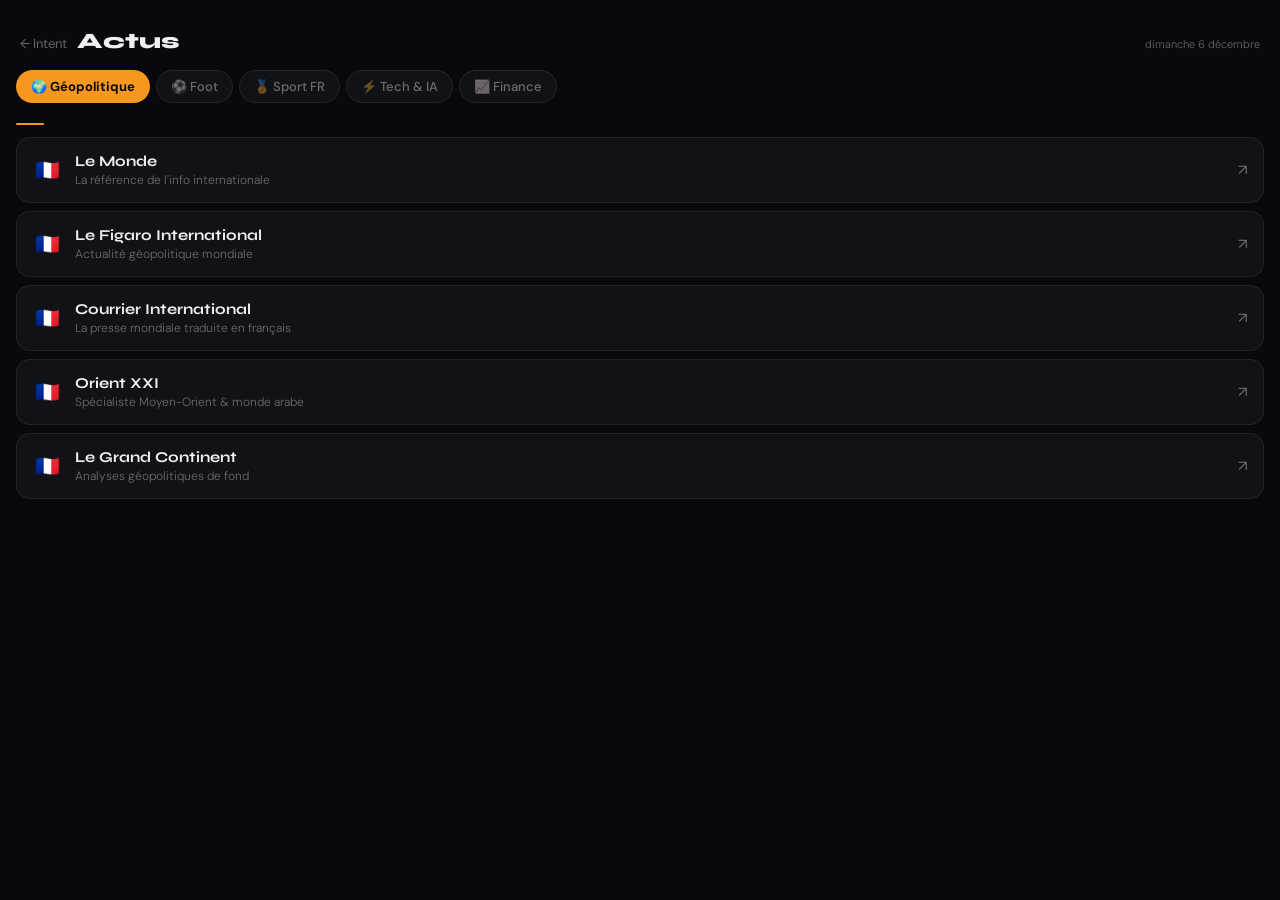
==== commit 2a1c30b2: "Add files via upload" ====
--- a/news.html
+++ b/news.html
@@ -8,48 +8,46 @@
     @import url('https://fonts.googleapis.com/css2?family=Syne:wght@700;800&family=DM+Sans:wght@300;400;500&display=swap');
     :root {
       --bg:#08090c;--surface:#111218;--border:rgba(255,255,255,0.07);
-      --text:#eeeef3;--muted:rgba(255,255,255,0.38);--dim:rgba(255,255,255,0.10);
-      --tech:#4facfe;--foot:#43e97b;--geo:#f7971e;--finance:#a78bfa;--sport:#f953c6;
+      --text:#eeeef3;--muted:rgba(255,255,255,0.38);
+      --geo:#f7971e;--foot:#43e97b;--sport:#f953c6;--tech:#4facfe;--finance:#a78bfa;
     }
     *{box-sizing:border-box;margin:0;padding:0;}
     body{background:var(--bg);color:var(--text);font-family:'DM Sans',sans-serif;min-height:100vh;padding-bottom:48px;}
-    header{padding:28px 20px 12px;display:flex;align-items:baseline;gap:10px;}
+    header{padding:28px 20px 16px;display:flex;align-items:baseline;gap:10px;}
     header h1{font-family:'Syne',sans-serif;font-weight:800;font-size:22px;}
     .headerBack{font-size:13px;color:var(--muted);text-decoration:none;}
     .headerDate{margin-left:auto;font-size:11px;color:var(--muted);font-weight:300;}
-    .tabs{display:flex;gap:6px;padding:0 16px 14px;overflow-x:auto;scrollbar-width:none;}
+    .tabs{display:flex;gap:6px;padding:0 16px 20px;overflow-x:auto;scrollbar-width:none;}
     .tabs::-webkit-scrollbar{display:none;}
     .tab{flex-shrink:0;padding:7px 14px;border-radius:999px;border:1px solid var(--border);background:var(--surface);color:var(--muted);font-size:13px;font-weight:500;cursor:pointer;font-family:'DM Sans',sans-serif;transition:all 0.15s;white-space:nowrap;}
     .tab.active{color:var(--bg);border-color:transparent;font-weight:700;}
-    .tab[data-cat="tout"].active{background:var(--text);}
-    .tab[data-cat="tech"].active{background:var(--tech);}
-    .tab[data-cat="foot"].active{background:var(--foot);}
-    .tab[data-cat="geo"].active{background:var(--geo);}
+    .tab[data-cat="geo"].active    {background:var(--geo);}
+    .tab[data-cat="foot"].active   {background:var(--foot);}
+    .tab[data-cat="sport"].active  {background:var(--sport);}
+    .tab[data-cat="tech"].active   {background:var(--tech);}
     .tab[data-cat="finance"].active{background:var(--finance);}
-    .tab[data-cat="sport"].active{background:var(--sport);}
-    .feed{padding:0 16px;}
-    .accentBar{height:2px;width:28px;margin-bottom:14px;border-radius:1px;}
-    .accentBar[data-cat="tout"]{background:var(--text);}
-    .accentBar[data-cat="tech"]{background:var(--tech);}
-    .accentBar[data-cat="foot"]{background:var(--foot);}
-    .accentBar[data-cat="geo"]{background:var(--geo);}
+    .panels{padding:0 16px;display:flex;flex-direction:column;gap:8px;}
+    .panel{display:none;flex-direction:column;gap:8px;}
+    .panel.active{display:flex;}
+    .accentBar{height:2px;width:28px;margin-bottom:4px;border-radius:1px;}
+    .accentBar[data-cat="geo"]    {background:var(--geo);}
+    .accentBar[data-cat="foot"]   {background:var(--foot);}
+    .accentBar[data-cat="sport"]  {background:var(--sport);}
+    .accentBar[data-cat="tech"]   {background:var(--tech);}
     .accentBar[data-cat="finance"]{background:var(--finance);}
-    .accentBar[data-cat="sport"]{background:var(--sport);}
-    .article{display:flex;flex-direction:column;gap:5px;padding:14px 0;border-bottom:1px solid var(--border);text-decoration:none;color:inherit;-webkit-tap-highlight-color:transparent;}
-    .article:active{opacity:0.5;}
-    .article:last-child{border-bottom:none;}
-    .articleMeta{display:flex;align-items:center;gap:6px;}
-    .articleSource{font-size:10px;font-weight:700;text-transform:uppercase;letter-spacing:0.6px;color:var(--muted);}
-    .articleDot{width:2px;height:2px;border-radius:50%;background:var(--dim);flex-shrink:0;}
-    .articleTime{font-size:11px;color:var(--muted);font-weight:300;}
-    .articleTitle{font-family:'Syne',sans-serif;font-size:15px;font-weight:700;line-height:1.35;}
-    .loader{display:flex;gap:6px;justify-content:center;padding:56px 0;}
-    .loader span{width:6px;height:6px;border-radius:50%;background:var(--dim);animation:pulse 1.2s ease-in-out infinite;}
-    .loader span:nth-child(2){animation-delay:.2s;}
-    .loader span:nth-child(3){animation-delay:.4s;}
-    @keyframes pulse{0%,80%,100%{transform:scale(.8);opacity:.4;}40%{transform:scale(1.2);opacity:1;}}
-    .stateMsg{padding:48px 0;text-align:center;color:var(--muted);font-size:14px;line-height:1.7;}
-    .retryBtn{margin-top:14px;display:inline-block;padding:8px 20px;border:1px solid var(--border);border-radius:999px;color:var(--muted);font-size:13px;cursor:pointer;background:var(--surface);font-family:'DM Sans',sans-serif;}
+    .siteLink{
+      display:flex;align-items:center;gap:14px;
+      padding:14px 16px;
+      background:var(--surface);border:1px solid var(--border);
+      border-radius:14px;text-decoration:none;color:inherit;
+      -webkit-tap-highlight-color:transparent;transition:background 0.12s;
+    }
+    .siteLink:active{background:rgba(255,255,255,0.08);}
+    .siteFlag{font-size:20px;width:28px;text-align:center;flex-shrink:0;}
+    .siteBody{flex:1;display:flex;flex-direction:column;gap:2px;}
+    .siteName{font-family:'Syne',sans-serif;font-size:15px;font-weight:700;}
+    .siteDesc{font-size:12px;color:var(--muted);font-weight:300;}
+    .siteArrow{font-size:15px;color:var(--muted);}
   </style>
 </head>
 <body>
@@ -59,45 +57,54 @@
     <span class="headerDate" id="headerDate"></span>
   </header>
   <div class="tabs" id="tabs"></div>
-  <div class="feed" id="feed"></div>
+  <div class="panels" id="panels"></div>
   <script>
-  const PROXY = "https://api.allorigins.win/get?url=";
-
-  // 3 sources confirmées qui fonctionnent
-  const SOURCES = [
-    { name:"Le Figaro", url:"https://www.lefigaro.fr/rss/figaro_actualites.xml" },
-    { name:"RMC Sport", url:"https://rmcsport.bfmtv.com/rss/football/" },
-    { name:"BFM TV",    url:"https://www.bfmtv.com/rss/news-24-7/" }
+  const CATEGORIES = [
+    { id:"geo", label:"🌍 Géopolitique", sites:[
+      { flag:"🇫🇷", name:"Le Monde",            desc:"La référence de l'info internationale",  url:"https://www.lemonde.fr/international" },
+      { flag:"🇫🇷", name:"Le Figaro International", desc:"Actualité géopolitique mondiale",    url:"https://www.lefigaro.fr/international" },
+      { flag:"🇫🇷", name:"Courrier International", desc:"La presse mondiale traduite en français", url:"https://www.courrierinternational.com" },
+      { flag:"🇫🇷", name:"Orient XXI",          desc:"Spécialiste Moyen-Orient & monde arabe", url:"https://orientxxi.info" },
+      { flag:"🇫🇷", name:"Le Grand Continent",  desc:"Analyses géopolitiques de fond",         url:"https://legrandcontinent.eu/fr" }
+    ]},
+    { id:"foot", label:"⚽ Foot", sites:[
+      { flag:"🇫🇷", name:"L'Équipe",            desc:"Résultats, transferts, toute l'actu foot", url:"https://www.lequipe.fr/Football" },
+      { flag:"🇫🇷", name:"RMC Sport",           desc:"Foot en direct, mercato, interviews",    url:"https://rmcsport.bfmtv.com/football" },
+      { flag:"🇫🇷", name:"Foot Mercato",        desc:"Spécialiste transferts & mercato",       url:"https://www.footmercato.net" },
+      { flag:"🇫🇷", name:"So Foot",             desc:"Foot culture, longues lectures",         url:"https://www.sofoot.com" },
+      { flag:"🌍", name:"Transfermarkt",        desc:"Valeurs marchandes & transferts (EN/FR)", url:"https://www.transfermarkt.fr" }
+    ]},
+    { id:"sport", label:"🏅 Sport FR", sites:[
+      { flag:"🇫🇷", name:"L'Équipe",            desc:"Tous les sports, résultats en direct",   url:"https://www.lequipe.fr" },
+      { flag:"🇫🇷", name:"Eurosport",           desc:"Sport en direct & replay",               url:"https://www.eurosport.fr" },
+      { flag:"🇫🇷", name:"RMC Sport",           desc:"Actu sport, résultats, analyses",        url:"https://rmcsport.bfmtv.com" },
+      { flag:"🇫🇷", name:"Le 10 Sport",         desc:"Sport FR, mercato, exclus",              url:"https://le10sport.com" },
+      { flag:"🇫🇷", name:"France TV Sport",     desc:"JO, sport amateur & professionnel",      url:"https://sport.france.tv" }
+    ]},
+    { id:"tech", label:"⚡ Tech & IA", sites:[
+      { flag:"🇫🇷", name:"01net",               desc:"High-tech, tests produits, actu numérique", url:"https://www.01net.com" },
+      { flag:"🇫🇷", name:"Numerama",            desc:"Tech, IA & société numérique",           url:"https://www.numerama.com" },
+      { flag:"🇫🇷", name:"Frandroid",           desc:"Android, smartphones, tech",             url:"https://www.frandroid.com" },
+      { flag:"🇫🇷", name:"Next.ink",            desc:"Journalisme tech indépendant & de fond", url:"https://next.ink" },
+      { flag:"🌍", name:"The Verge",            desc:"Référence mondiale tech & IA (EN)",      url:"https://www.theverge.com" }
+    ]},
+    { id:"finance", label:"📈 Finance", sites:[
+      { flag:"🇫🇷", name:"Les Échos",           desc:"Économie, marchés, entreprises",         url:"https://www.lesechos.fr" },
+      { flag:"🇫🇷", name:"BFM Business",        desc:"Marchés en direct, économie FR & monde", url:"https://bfmbusiness.bfmtv.com" },
+      { flag:"🇫🇷", name:"La Tribune",          desc:"Économie, finance, innovation",          url:"https://www.latribune.fr" },
+      { flag:"🇫🇷", name:"Boursorama",          desc:"Bourse, cours en direct, actualités",    url:"https://www.boursorama.com/bourse/actualites" },
+      { flag:"🇫🇷", name:"Zone Bourse",         desc:"Analyses & données marchés",             url:"https://www.zonebourse.com" }
+    ]}
   ];
-
-  // Filtres par mots-clés dans le titre (après fix encodage)
-  const FILTERS = {
-    tout:    null, // pas de filtre
-    tech:    ["ia", "intel", "tech", "apple", "google", "microsoft", "openai", "robot", "numérique", "digital", "algorithme", "startup", "iphone", "android"],
-    foot:    ["foot", "football", "ligue 1", "ligue des champions", "équipe de france", "but", "match", "joueur", "entraineur", "transfert", "uefa", "fifa", "ballon", "rennes", "brest", "lorient", "guingamp"],
-    geo:     ["guerre", "iran", "ukraine", "russie", "chine", "états-unis", "europe", "diplomatie", "conflit", "international", "président", "ministre", "élection", "macron", "trump", "otan"],
-    finance: ["bourse", "cac", "euro", "dollar", "économie", "inflation", "taux", "banque", "finance", "marché", "pétrole", "opep", "croissance", "budget", "impôt", "dette"],
-    sport:   ["sport", "tennis", "rugby", "natation", "cyclisme", "athlé", "jeux", "champion", "tournoi", "coupe", "médaille", "france", "équipe"]
-  };
-
-  const CATEGORIES = [
-    { id:"tout",    label:"🗞️ Tout" },
-    { id:"geo",     label:"🌍 Géopolitique" },
-    { id:"foot",    label:"⚽ Foot" },
-    { id:"finance", label:"📈 Finance" },
-    { id:"tech",    label:"⚡ Tech" },
-    { id:"sport",   label:"🏅 Sport FR" }
-  ];
-
-  const CACHE_TTL = 10 * 60 * 1000;
-  let _allArticles = null;
-  let _cacheTs = 0;
-  let currentCat = sessionStorage.getItem("news_cat") || "tout";
 
   document.getElementById("headerDate").textContent =
     new Date().toLocaleDateString("fr-FR", { weekday:"long", day:"numeric", month:"long" });
 
-  const tabsEl = document.getElementById("tabs");
+  let currentCat = sessionStorage.getItem("news_cat") || "geo";
+
+  const tabsEl   = document.getElementById("tabs");
+  const panelsEl = document.getElementById("panels");
+
   CATEGORIES.forEach(cat => {
     const btn = document.createElement("button");
     btn.className = "tab" + (cat.id === currentCat ? " active" : "");
@@ -105,92 +112,30 @@
     btn.textContent = cat.label;
     btn.addEventListener("click", () => selectCat(cat.id));
     tabsEl.appendChild(btn);
+
+    const panel = document.createElement("div");
+    panel.className = "panel" + (cat.id === currentCat ? " active" : "");
+    panel.dataset.cat = cat.id;
+    panel.innerHTML =
+      '<div class="accentBar" data-cat="' + cat.id + '"></div>' +
+      cat.sites.map(s =>
+        '<a class="siteLink" href="' + s.url + '" target="_blank" rel="noopener noreferrer">' +
+          '<span class="siteFlag">' + s.flag + '</span>' +
+          '<div class="siteBody">' +
+            '<span class="siteName">' + s.name + '</span>' +
+            '<span class="siteDesc">' + s.desc + '</span>' +
+          '</div>' +
+          '<span class="siteArrow">↗</span>' +
+        '</a>'
+      ).join("");
+    panelsEl.appendChild(panel);
   });
-
-  loadAll();
 
   function selectCat(id) {
     currentCat = id;
     sessionStorage.setItem("news_cat", id);
-    document.querySelectorAll(".tab").forEach(t =>
-      t.classList.toggle("active", t.dataset.cat === id)
-    );
-    if (_allArticles) renderFiltered();
-    else loadAll();
-  }
-
-  function fixEncoding(str) {
-    if (!str) return "";
-    try { return decodeURIComponent(escape(str)); } catch(e) { return str; }
-  }
-
-  async function fetchSource(source) {
-    try {
-      const res  = await fetch(PROXY + encodeURIComponent(source.url), { signal: AbortSignal.timeout(12000) });
-      const json = await res.json();
-      if (!json.contents || json.contents.includes("404")) return [];
-      const fixed = json.contents.replace(/encoding="[^"]*"/i, 'encoding="UTF-8"');
-      const doc   = new DOMParser().parseFromString(fixed, "text/xml");
-      return [...doc.querySelectorAll("item, entry")].slice(0, 15).map(item => {
-        const rawTitle = item.querySelector("title")?.textContent?.trim() || "";
-        const rawLink  = item.querySelector("link")?.textContent?.trim()
-                      || item.querySelector("link")?.getAttribute("href") || "#";
-        const pubDate  = item.querySelector("pubDate, published, updated")?.textContent || "";
-        return { title: fixEncoding(rawTitle), link: rawLink, pubDate, source: source.name };
-      }).filter(a => a.title && a.link !== "#");
-    } catch(e) { return []; }
-  }
-
-  async function loadAll() {
-    const feed = document.getElementById("feed");
-    if (_allArticles && Date.now() - _cacheTs < CACHE_TTL) { renderFiltered(); return; }
-    feed.innerHTML = '<div class="loader"><span></span><span></span><span></span></div>';
-    const results = await Promise.allSettled(SOURCES.map(s => fetchSource(s)));
-    _allArticles = results
-      .filter(r => r.status === "fulfilled").flatMap(r => r.value)
-      .sort((a, b) => new Date(b.pubDate) - new Date(a.pubDate))
-      .filter((a, i, arr) => arr.findIndex(b => b.title === a.title) === i);
-    _cacheTs = Date.now();
-    if (!_allArticles.length) {
-      feed.innerHTML = '<div class="stateMsg">Aucun article chargé.<br><button class="retryBtn" onclick="forceReload()">Réessayer</button></div>';
-      return;
-    }
-    renderFiltered();
-  }
-
-  function renderFiltered() {
-    const keywords = FILTERS[currentCat];
-    let articles = _allArticles;
-    if (keywords) {
-      articles = _allArticles.filter(a => {
-        const t = a.title.toLowerCase();
-        return keywords.some(k => t.includes(k));
-      });
-      // Si pas assez d'articles filtrés, on affiche tout
-      if (articles.length < 3) articles = _allArticles;
-    }
-    const feed = document.getElementById("feed");
-    feed.innerHTML =
-      '<div class="accentBar" data-cat="' + currentCat + '"></div>' +
-      articles.map(a =>
-        '<a class="article" href="' + a.link + '" target="_blank" rel="noopener noreferrer">' +
-          '<div class="articleMeta"><span class="articleSource">' + a.source + '</span>' +
-          '<span class="articleDot"></span><span class="articleTime">' + timeAgo(a.pubDate) + '</span></div>' +
-          '<div class="articleTitle">' + a.title + '</div></a>'
-      ).join("");
-  }
-
-  function forceReload() { _allArticles = null; loadAll(); }
-  window.forceReload = forceReload;
-
-  function timeAgo(dateStr) {
-    if (!dateStr) return "";
-    const diff = Date.now() - new Date(dateStr).getTime();
-    const h = Math.floor(diff / 3600000), m = Math.floor(diff / 60000);
-    if (h > 48) return Math.floor(h/24) + "j";
-    if (h >= 1) return h + "h";
-    if (m >= 1) return m + "min";
-    return "à l'instant";
+    document.querySelectorAll(".tab").forEach(t => t.classList.toggle("active", t.dataset.cat === id));
+    document.querySelectorAll(".panel").forEach(p => p.classList.toggle("active", p.dataset.cat === id));
   }
   </script>
 </body>
